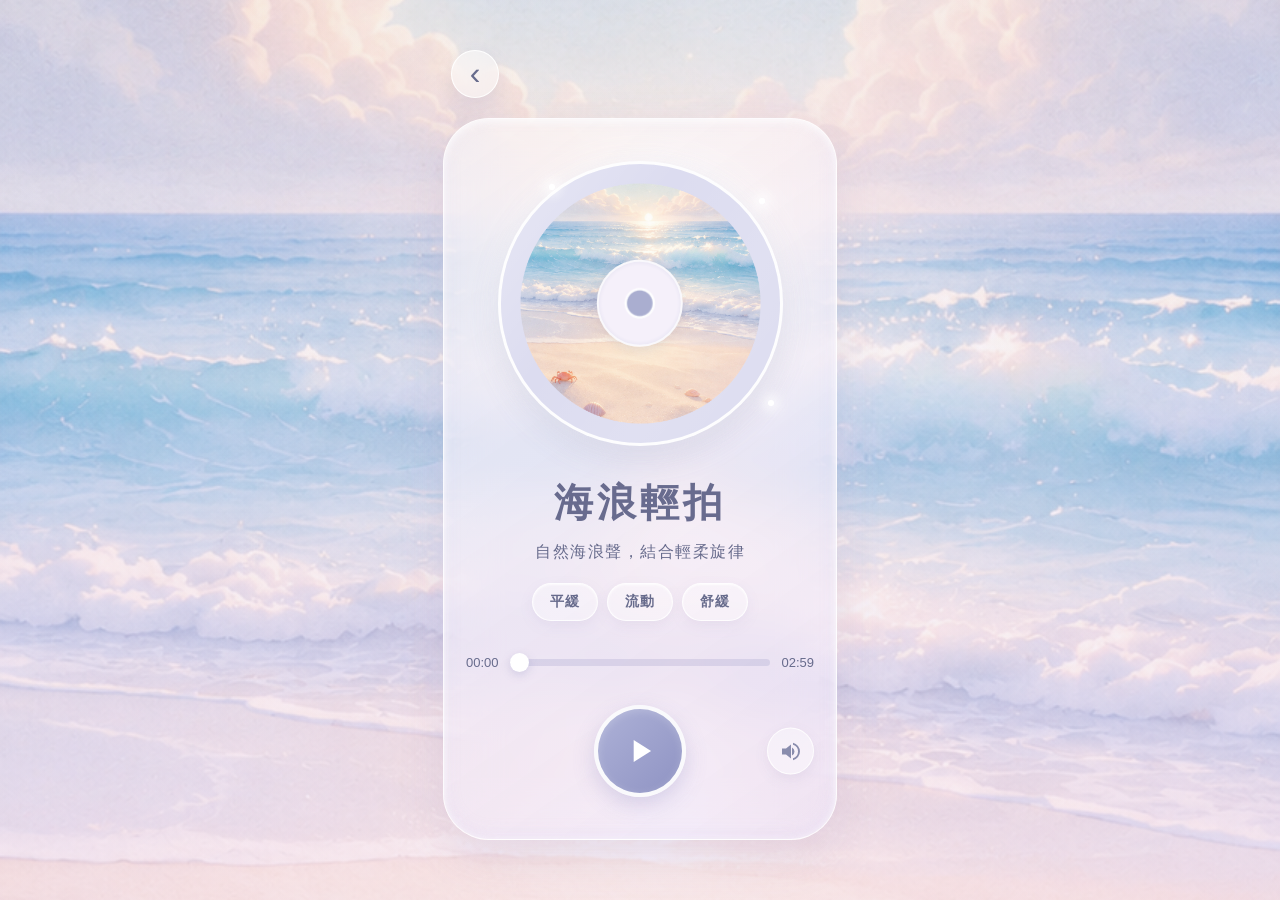
==== music_page.html @ b2a05bde "整合小卡+音樂撥放頁面" ====
<!DOCTYPE html>
<html lang="zh-Hant">
<head>
  <meta charset="UTF-8">
  <meta name="viewport"
        content="width=device-width, initial-scale=1.0">
  <title>夢幻冥想音樂播放器</title>

  
    <link rel="stylesheet" href="music_page.css">
    
    <script src="music_page.js" defer></script>



</head>

<body>

  <div class="background" id="background"></div>

  <main class="app">

    <div class="top-bar">
      <button class="back-btn" onclick="history.back()" aria-label="返回">
        &#8249;
      </button>
    </div>

    <section class="player">

      <!-- CD 封面 -->
      <div class="cd-area">
        <div class="cd-glow"></div>

        <div class="cd" id="cd">
          <div class="cd-center"></div>
        </div>

        <span class="sparkle one"></span>
        <span class="sparkle two"></span>
        <span class="sparkle three"></span>
      </div>

      <!-- 音樂資訊 -->
      <h1 class="music-title" id="musicTitle">
        海浪輕拍
      </h1>

      <p class="music-description" id="musicDescription">
        自然海浪聲，結合輕柔旋律
      </p>

      <div class="tags" id="musicTags"></div>

      <!-- 音樂進度 -->
      <div class="progress-container">

        <span class="time" id="currentTime">00:00</span>

        <input
          id="progress"
          class="progress"
          type="range"
          min="0"
          max="100"
          value="0"
          aria-label="音樂播放進度"
        >

        <span class="time" id="duration">00:00</span>
      </div>

      <!-- 播放器操作 -->
      
<!-- ===== 播放器操作 ===== -->
<div class="controls">

  <!-- 播放／暫停 -->
  <button
    class="play-btn"
    id="playBtn"
    type="button"
    aria-label="播放"
  >
    <svg id="playIcon" viewBox="0 0 24 24">
      <path d="M8 5v14l11-7z"/>
    </svg>
  </button>

  <!-- 靜音 -->
  <button
    class="control-btn mute-btn"
    id="muteBtn"
    type="button"
    aria-label="靜音"
  >
    <svg id="volumeIcon" viewBox="0 0 24 24">
      <path d="M3 9v6h4l5 4V5L7 9H3zm12.5 3a4.5 4.5 0 0 0-2.5-4.03v8.05A4.5 4.5 0 0 0 15.5 12zM14 3.23v2.06a7 7 0 0 1 0 13.42v2.06a9 9 0 0 0 0-17.54z"/>
    </svg>
  </button>

</div>

    </section>
  </main>

  <audio id="audio" preload="metadata"></audio>


</body>
</html>
---- music_page.css ----
:root {
      --text: #676b8c;
      --primary: #9699c7;
      --light-primary: #c6c7e3;
    }

    * {
      box-sizing: border-box;
      margin: 0;
      padding: 0;
    }

    body {
      min-height: 100vh;
      min-height: 100dvh;
      font-family: "Noto Sans TC", "Microsoft JhengHei", sans-serif;
      color: var(--text);
      background: #cbd4f3;
      overflow-x: hidden;
    }

    /* ===== 動態場景背景 ===== */

    
/* ===== 動態場景背景 ===== */

.background {
  position: fixed;
  inset: 0;

  /* 預設背景顏色 */
  background-color: #cbd4f3;

  /* 背景圖片由 JavaScript 設定 */
  background-position: center;
  background-size: cover;
  background-repeat: no-repeat;

  z-index: -2;

  transition: opacity 0.5s ease;
}


    .background::after {
      content: "";
      position: absolute;
      inset: 0;
      background:
        linear-gradient(
          to bottom,
          rgba(220, 218, 251, 0.12),
          rgba(242, 226, 250, 0.34)
        );
    }

    /* ===== 手機版外框 ===== */

    .app {
      width: 100%;
      max-width: 430px;
      min-height: 100dvh;
      margin: auto;
      padding: 28px 18px 38px;
      display: flex;
      flex-direction: column;
      justify-content: center;
    }

    /* ===== 返回按鈕 ===== */

    .top-bar {
      margin-bottom: 20px;
      padding-left: 8px;
    }

    .back-btn {
      width: 48px;
      height: 48px;
      border-radius: 50%;
      border: 1.5px solid rgba(255,255,255,.9);
      background: rgba(255,255,255,.48);
      backdrop-filter: blur(12px);
      box-shadow: 0 6px 18px rgba(115,112,165,.12);
      color: var(--text);
      font-size: 32px;
      cursor: pointer;
      display: flex;
      align-items: center;
      justify-content: center;
    }

    /* ===== 玻璃音樂播放器 ===== */

    .player {
      width: 100%;
      padding: 42px 22px 40px;
      border-radius: 46px;

      background:
        linear-gradient(
          145deg,
          rgba(255,255,255,.53),
          rgba(239,231,251,.62)
        );

      border: 1.5px solid rgba(255,255,255,.8);

      backdrop-filter: blur(26px);
      -webkit-backdrop-filter: blur(26px);

      box-shadow:
        inset 0 2px 8px rgba(255,255,255,.9),
        inset 0 -4px 16px rgba(210,199,237,.25),
        0 16px 45px rgba(130,120,174,.16);

      text-align: center;
    }

    /* ===== CD 區域 ===== */

    .cd-area {
      width: min(76vw, 285px);
      aspect-ratio: 1;
      margin: 0 auto 30px;
      position: relative;
      display: grid;
      place-items: center;
    }

    .cd-glow {
      position: absolute;
      inset: -12px;
      border-radius: 50%;
      background: rgba(255,255,255,.22);
      filter: blur(20px);
    }

    
/* ===== CD 唱片 ===== */
.cd {
  width: 100%;
  height: 100%;
  position: relative;
  border-radius: 50%;
  overflow: hidden;

  border: 3px solid rgba(255,255,255,.95);

  background-color: #dcdcf0;
  background-position: center;
  background-size: cover;
  background-repeat: no-repeat;

  box-shadow:
    0 12px 30px rgba(98,100,154,.19),
    0 0 22px rgba(255,255,255,.7);

  animation: cdRotate 35s linear infinite;
  animation-play-state: paused;
}

/* 音樂播放時開始旋轉 */
.cd.playing {
  animation-play-state: running;
}


    .cd.playing {
      animation-play-state: running;
    }

    /* CD 表面柔光 */

    .cd::before {
      content: "";
      position: absolute;
      inset: 0;
      border-radius: 50%;
      background:
        linear-gradient(
          125deg,
          rgba(255,255,255,.35),
          transparent 38%,
          rgba(255,255,255,.12) 68%,
          transparent
        );
    }

    /* CD 中央圓環 */

    .cd-center {
      position: absolute;
      width: 31%;
      height: 31%;
      top: 50%;
      left: 50%;
      transform: translate(-50%, -50%);
      border-radius: 50%;

      background:
        radial-gradient(
          circle,
          #aaaed0 0 21%,
          rgba(255,255,255,.95) 23% 25%,
          #f5f0fa 27% 64%,
          #c9cbe3 100%
        );

      border: 2px solid rgba(255,255,255,.7);
      box-shadow: 0 3px 12px rgba(93,94,142,.16);
    }

    @keyframes cdRotate {
      from { transform: rotate(0deg); }
      to { transform: rotate(360deg); }
    }

    /* CD 周圍裝飾光 */

    .sparkle {
      position: absolute;
      width: 6px;
      height: 6px;
      border-radius: 50%;
      background: white;
      box-shadow: 0 0 12px 5px rgba(255,255,255,.8);
      animation: twinkle 3s ease-in-out infinite alternate;
    }

    .sparkle.one { top: 8%; left: 18%; }
    .sparkle.two { top: 13%; right: 6%; animation-delay: 1s; }
    .sparkle.three { bottom: 14%; right: 3%; animation-delay: 2s; }

    @keyframes twinkle {
      from { opacity: .25; transform: scale(.7); }
      to { opacity: 1; transform: scale(1.3); }
    }

    /* ===== 音樂文字資訊 ===== */

    .music-title {
      font-size: clamp(29px, 8vw, 39px);
      font-weight: 800;
      letter-spacing: 4px;
      margin-bottom: 8px;
      color: #686b8e;
    }

    .music-description {
      font-size: 16px;
      letter-spacing: 1.5px;
      line-height: 1.7;
      margin-bottom: 18px;
    }

    .tags {
      display: flex;
      justify-content: center;
      flex-wrap: wrap;
      gap: 9px;
      margin-bottom: 34px;
    }

    .tag {
      font-size: 14px;
      font-weight: 600;
      letter-spacing: 1px;
      padding: 9px 17px;
      border-radius: 25px;

      background: rgba(255,255,255,.37);
      border: 1px solid rgba(255,255,255,.85);

      box-shadow:
        inset 0 1px 2px rgba(255,255,255,.8),
        0 5px 14px rgba(141,132,181,.1);
    }

    /* ===== 音樂進度條 ===== */

    .progress-container {
      display: flex;
      align-items: center;
      gap: 11px;
      margin-bottom: 33px;
    }

    .time {
      font-size: 13px;
      font-variant-numeric: tabular-nums;
      white-space: nowrap;
    }

    input[type="range"] {
      appearance: none;
      -webkit-appearance: none;
      outline: none;
      cursor: pointer;
    }

    .progress {
      flex: 1;
      width: 100%;
      height: 7px;
      border-radius: 20px;
      background:
        linear-gradient(
          to right,
          var(--primary) 0%,
          var(--primary) var(--progress, 0%),
          rgba(153,151,197,.25) var(--progress, 0%),
          rgba(153,151,197,.25) 100%
        );
    }

    .progress::-webkit-slider-thumb {
      appearance: none;
      width: 19px;
      height: 19px;
      border-radius: 50%;
      background: white;
      box-shadow: 0 3px 10px rgba(105,108,169,.22);
    }

    .progress::-moz-range-thumb {
      width: 19px;
      height: 19px;
      border: none;
      border-radius: 50%;
      background: white;
      box-shadow: 0 3px 10px rgba(105,108,169,.22);
    }

    /* ===== 播放控制 ===== */

    .controls {
      display: flex;
      align-items: center;
      justify-content: space-between;
      gap: 8px;
    }

    .control-btn {
      appearance: none;
      background: none;
      border: none;
      color: #898cad;
      cursor: pointer;
      display: grid;
      place-items: center;
      padding: 8px;
      touch-action: manipulation;
    }

    .control-btn svg {
      width: 29px;
      height: 29px;
      fill: currentColor;
    }

    .play-btn {
      width: 92px;
      height: 92px;
      flex-shrink: 0;
      border-radius: 50%;
      border: 4px solid rgba(255,255,255,.94);

      background:
        linear-gradient(
          135deg,
          #adb1d7,
          #8f93c3
        );

      color: white;
      cursor: pointer;

      display: grid;
      place-items: center;

      box-shadow:
        0 8px 22px rgba(115,113,174,.24),
        inset 0 2px 8px rgba(255,255,255,.2);

      transition: transform .2s;
    }

    .play-btn:active {
      transform: scale(.95);
    }

    .play-btn svg {
      width: 38px;
      height: 38px;
      fill: white;
    }

    .mute-btn {
      width: 47px;
      height: 47px;
      border-radius: 50%;
      background: rgba(255,255,255,.4);
      border: 1px solid rgba(255,255,255,.8);
      box-shadow: 0 5px 14px rgba(117,111,160,.1);
    }

    .mute-btn svg {
      width: 24px;
      height: 24px;
    }

    /* ===== 小螢幕優化 ===== */

    
/* ===== 小螢幕優化 ===== */

@media (max-width: 360px) {

  .app {
    padding: 16px 12px 25px;
  }

  .player {
    padding: 31px 14px 32px;
    border-radius: 36px;
  }

  .cd-area {
    width: min(68vw, 245px);
  }

  .music-description {
    font-size: 14px;
  }

  .tag {
    font-size: 12px;
    padding: 8px 11px;
  }

  .controls {
    gap: 3px;
  }

  .control-btn {
    padding: 5px;
  }

  .control-btn svg {
    width: 24px;
    height: 24px;
  }

  .play-btn {
    width: 72px;
    height: 72px;
  }

  .play-btn svg {
    width: 32px;
    height: 32px;
  }

  .mute-btn {
    width: 40px;
    height: 40px;
  }

  .mute-btn svg {
    width: 21px;
    height: 21px;
  }
}



/* ===== 播放控制 ===== */

.controls {
  position: relative;

  display: flex;
  align-items: center;
  justify-content: center;

  width: 100%;
  min-height: 96px;
}

/* 播放鍵維持正中央 */

.play-btn {
  width: 92px;
  height: 92px;
  flex-shrink: 0;

  border-radius: 50%;
  border: 4px solid rgba(255,255,255,.94);

  background: linear-gradient(
    135deg,
    #adb1d7,
    #8f93c3
  );

  color: white;
  cursor: pointer;

  display: grid;
  place-items: center;

  box-shadow:
    0 8px 22px rgba(115,113,174,.24),
    inset 0 2px 8px rgba(255,255,255,.2);

  transition: transform .2s;
}

/* 靜音按鈕固定在右側 */

.mute-btn {
  position: absolute;
  right: 0;
  top: 50%;
  transform: translateY(-50%);

  width: 47px;
  height: 47px;

  border-radius: 50%;
  background: rgba(255,255,255,.4);
  border: 1px solid rgba(255,255,255,.8);

  box-shadow: 0 5px 14px rgba(117,111,160,.1);
}
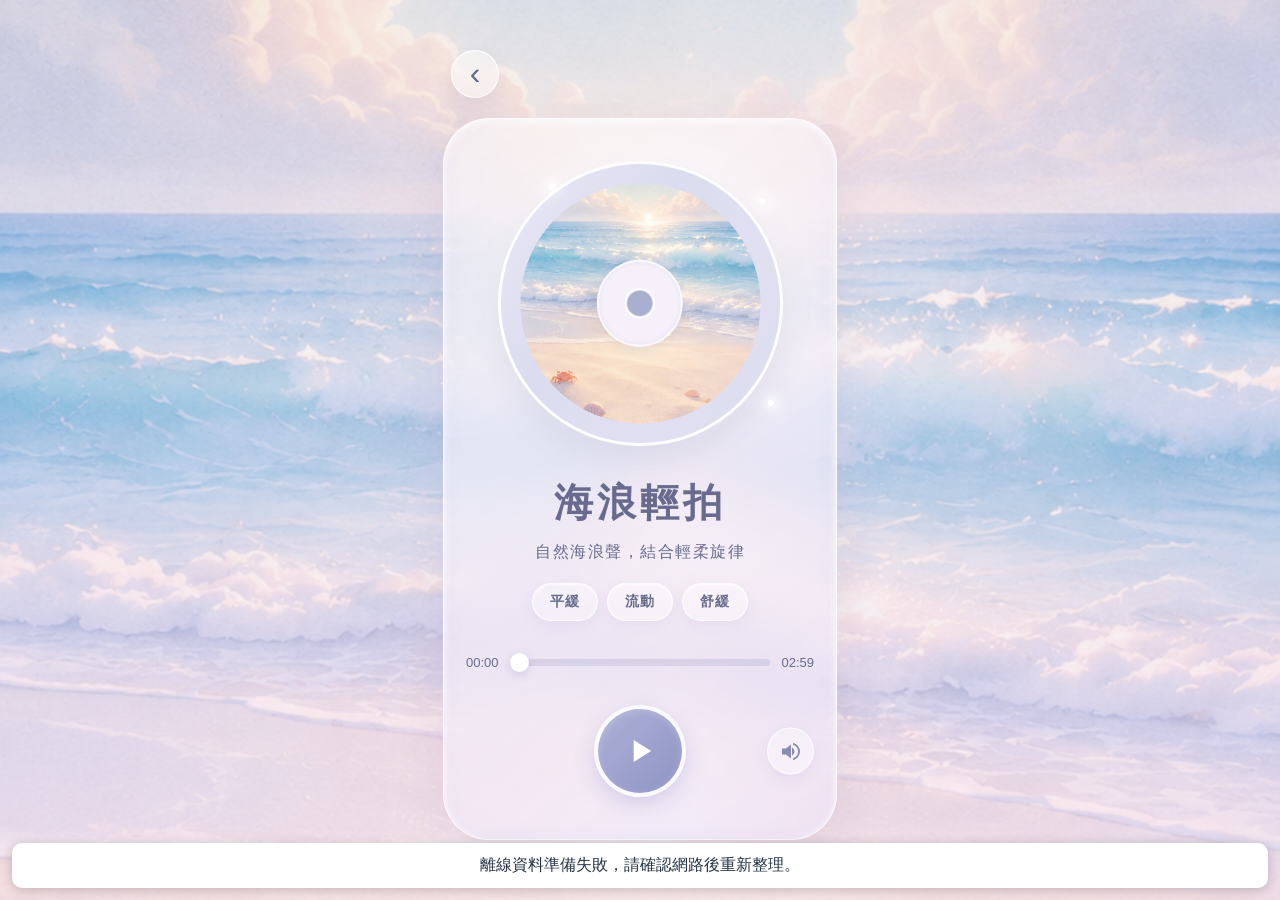
==== commit 25b8a8a2: "Update SW" ====
--- a/music_page.html
+++ b/music_page.html
@@ -108,6 +108,57 @@
 
   <audio id="audio" preload="metadata"></audio>
 
+<script>
+if ("serviceWorker" in navigator) {
+  window.addEventListener("load", async () => {
+    const status = document.createElement("div");
+    status.textContent = "正在準備離線資料，請保持連線…";
+    status.style.cssText =
+      "position:fixed;bottom:12px;left:12px;right:12px;" +
+      "padding:12px;background:#fff;color:#234;border-radius:10px;" +
+      "box-shadow:0 2px 12px #0003;z-index:99999;text-align:center;";
+    document.body.appendChild(status);
 
+    try {
+      const registration = await navigator.serviceWorker.register("./sw.js");
+
+      if (registration.waiting) {
+        status.textContent = "新版離線資料已備妥，請關閉所有網站視窗後重開。";
+        return;
+      }
+
+      if (registration.installing) {
+        await new Promise((resolve, reject) => {
+          const worker = registration.installing;
+
+          const check = () => {
+            if (worker.state === "installed" ||
+                worker.state === "activated") resolve();
+            if (worker.state === "redundant") {
+              reject(new Error("離線資料下載失敗"));
+            }
+          };
+
+          worker.addEventListener("statechange", check);
+          check();
+        });
+      }
+
+      if (registration.waiting) {
+        status.textContent = "新版離線資料已備妥，請關閉所有網站視窗後重開。";
+        return;
+      }
+
+      await navigator.serviceWorker.ready;
+      status.textContent = "離線資料已準備完成，可以斷網使用。";
+      setTimeout(() => status.remove(), 5000);
+    } catch (error) {
+      console.error(error);
+      status.textContent =
+        "離線資料準備失敗，請確認網路後重新整理。";
+    }
+  });
+}
+</script>
 </body>
 </html>
